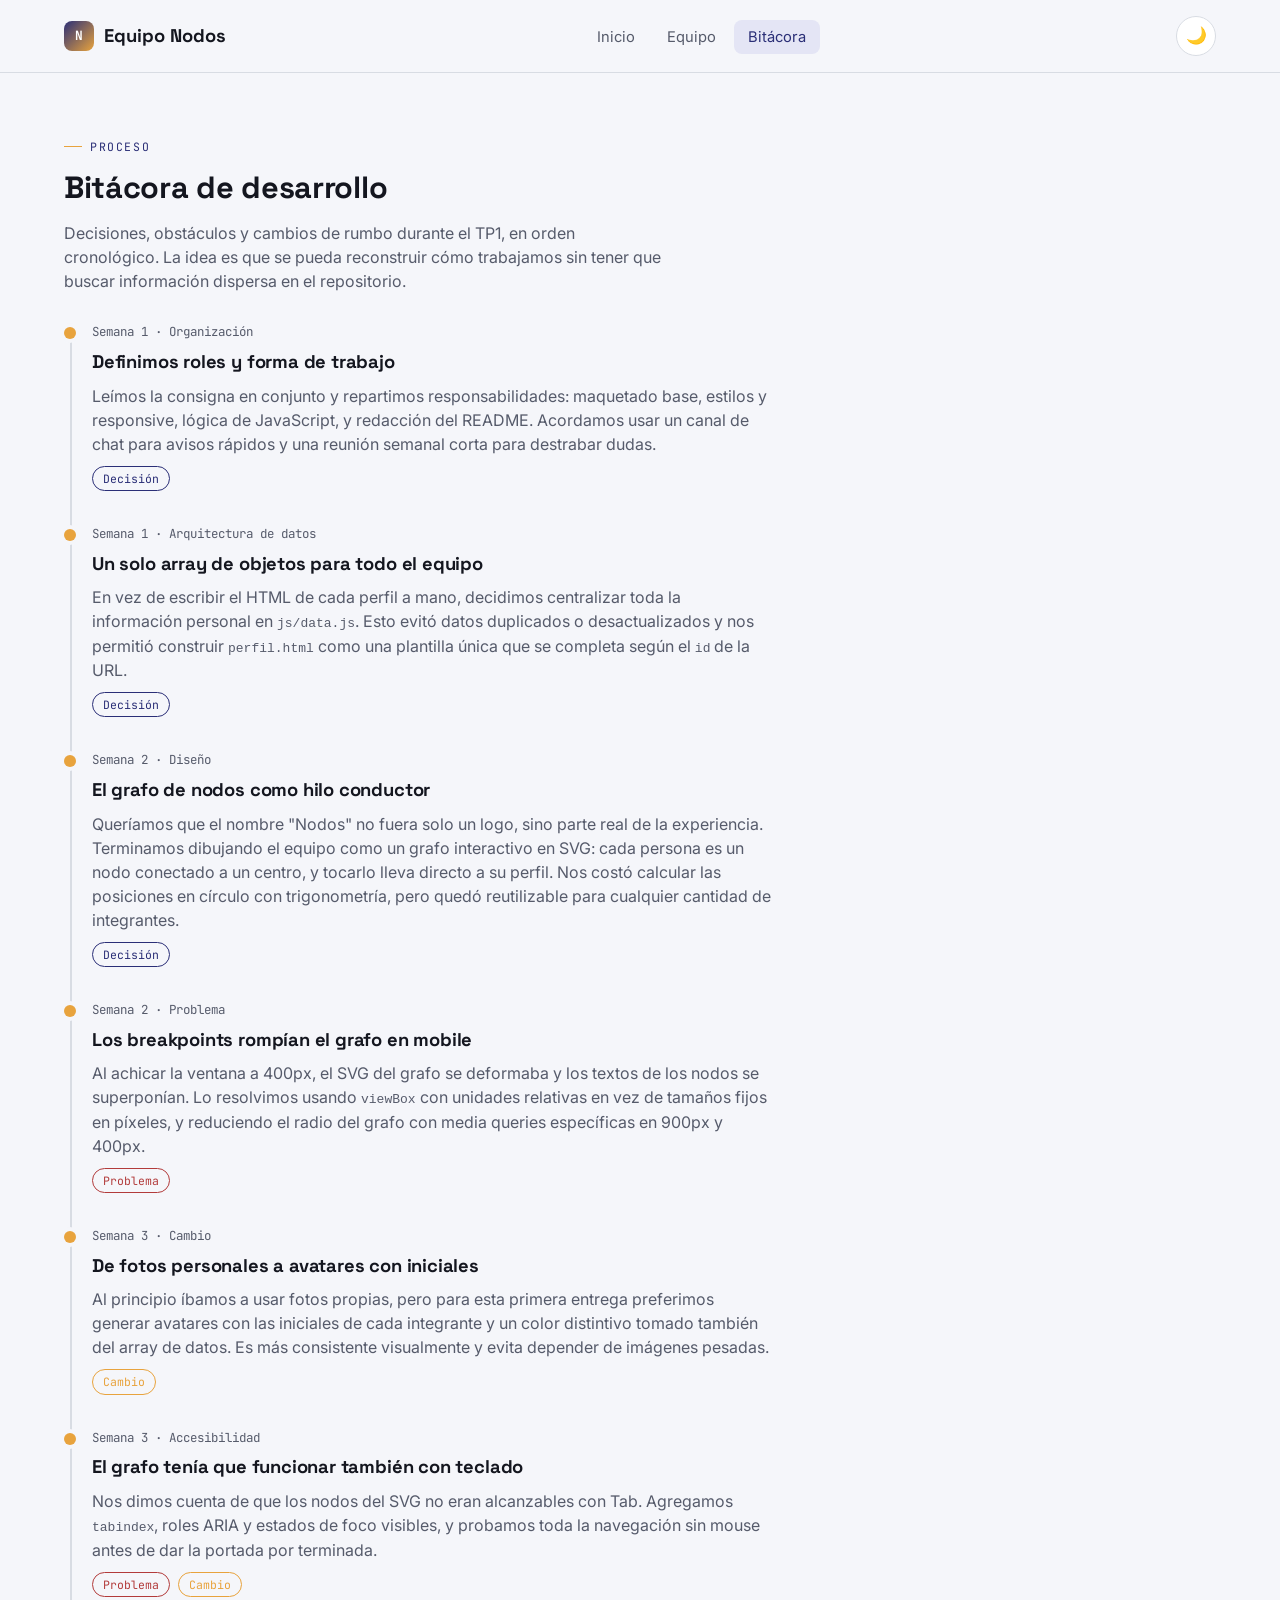
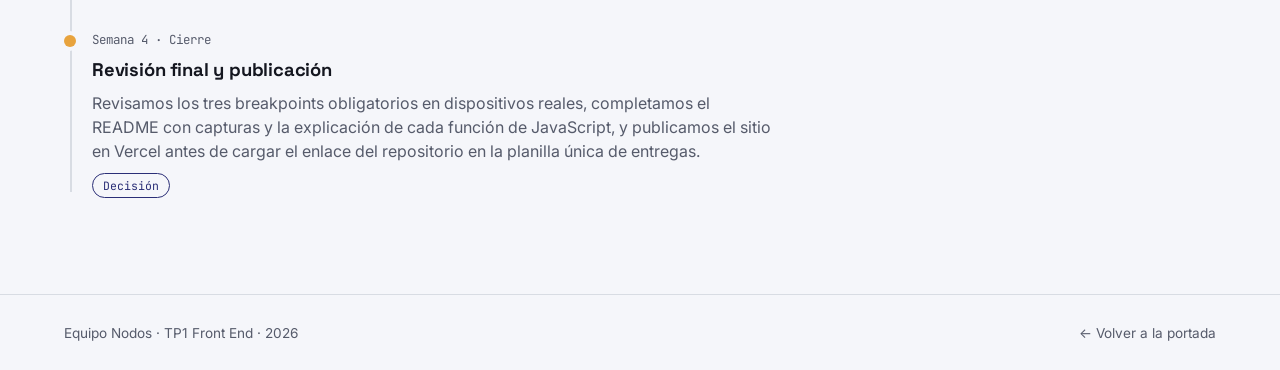
==== bitacora.html @ f0840cc7 "primer commit" ====
<!DOCTYPE html>
<html lang="es">
<head>
<meta charset="UTF-8" />
<meta name="viewport" content="width=device-width, initial-scale=1.0" />
<title>Bitácora — Equipo Nodos</title>
<link rel="preconnect" href="https://fonts.googleapis.com" />
<link rel="preconnect" href="https://fonts.gstatic.com" crossorigin />
<link href="https://fonts.googleapis.com/css2?family=Space+Grotesk:wght@500;700&family=Inter:wght@400;500;600&family=JetBrains+Mono:wght@400;700&display=swap" rel="stylesheet" />
<link rel="stylesheet" href="css/style.css" />
</head>
<body>

<header class="site-header">
  <nav class="nav">
    <a class="brand" href="index.html">
      <span class="brand-mark">N</span>
      <span class="brand-text">Equipo Nodos</span>
    </a>
    <ul class="nav-links" data-nav-links>
      <li><a href="index.html">Inicio</a></li>
      <li><a href="index.html#equipo">Equipo</a></li>
      <li><a href="bitacora.html" aria-current="page">Bitácora</a></li>
    </ul>
    <div class="nav-actions">
      <button class="theme-toggle" data-theme-toggle type="button" aria-label="Cambiar tema"></button>
      <button class="nav-toggle-mobile" data-nav-toggle type="button" aria-label="Abrir menú" aria-expanded="false">☰</button>
    </div>
  </nav>
</header>

<main>
  <section class="section">
    <div class="container">
      <div class="section-head">
        <span class="eyebrow">Proceso</span>
        <h2>Bitácora de desarrollo</h2>
        <p>Decisiones, obstáculos y cambios de rumbo durante el TP1, en orden cronológico. La idea es que se pueda reconstruir cómo trabajamos sin tener que buscar información dispersa en el repositorio.</p>
      </div>

      <ol class="timeline">
        <li class="timeline-entry">
          <div class="timeline-date">Semana 1 · Organización</div>
          <h3 class="timeline-title">Definimos roles y forma de trabajo</h3>
          <p class="timeline-body">
            Leímos la consigna en conjunto y repartimos responsabilidades: maquetado base,
            estilos y responsive, lógica de JavaScript, y redacción del README. Acordamos
            usar un canal de chat para avisos rápidos y una reunión semanal corta para
            destrabar dudas.
          </p>
          <div class="timeline-tags"><span class="timeline-tag decision">Decisión</span></div>
        </li>

        <li class="timeline-entry">
          <div class="timeline-date">Semana 1 · Arquitectura de datos</div>
          <h3 class="timeline-title">Un solo array de objetos para todo el equipo</h3>
          <p class="timeline-body">
            En vez de escribir el HTML de cada perfil a mano, decidimos centralizar toda la
            información personal en <code>js/data.js</code>. Esto evitó datos duplicados o
            desactualizados y nos permitió construir <code>perfil.html</code> como una
            plantilla única que se completa según el <code>id</code> de la URL.
          </p>
          <div class="timeline-tags"><span class="timeline-tag decision">Decisión</span></div>
        </li>

        <li class="timeline-entry">
          <div class="timeline-date">Semana 2 · Diseño</div>
          <h3 class="timeline-title">El grafo de nodos como hilo conductor</h3>
          <p class="timeline-body">
            Queríamos que el nombre "Nodos" no fuera solo un logo, sino parte real de la
            experiencia. Terminamos dibujando el equipo como un grafo interactivo en SVG:
            cada persona es un nodo conectado a un centro, y tocarlo lleva directo a su
            perfil. Nos costó calcular las posiciones en círculo con trigonometría, pero
            quedó reutilizable para cualquier cantidad de integrantes.
          </p>
          <div class="timeline-tags"><span class="timeline-tag decision">Decisión</span></div>
        </li>

        <li class="timeline-entry">
          <div class="timeline-date">Semana 2 · Problema</div>
          <h3 class="timeline-title">Los breakpoints rompían el grafo en mobile</h3>
          <p class="timeline-body">
            Al achicar la ventana a 400px, el SVG del grafo se deformaba y los textos de los
            nodos se superponían. Lo resolvimos usando <code>viewBox</code> con unidades
            relativas en vez de tamaños fijos en píxeles, y reduciendo el radio del grafo con
            media queries específicas en 900px y 400px.
          </p>
          <div class="timeline-tags"><span class="timeline-tag problema">Problema</span></div>
        </li>

        <li class="timeline-entry">
          <div class="timeline-date">Semana 3 · Cambio</div>
          <h3 class="timeline-title">De fotos personales a avatares con iniciales</h3>
          <p class="timeline-body">
            Al principio íbamos a usar fotos propias, pero para esta primera entrega
            preferimos generar avatares con las iniciales de cada integrante y un color
            distintivo tomado también del array de datos. Es más consistente visualmente y
            evita depender de imágenes pesadas.
          </p>
          <div class="timeline-tags"><span class="timeline-tag cambio">Cambio</span></div>
        </li>

        <li class="timeline-entry">
          <div class="timeline-date">Semana 3 · Accesibilidad</div>
          <h3 class="timeline-title">El grafo tenía que funcionar también con teclado</h3>
          <p class="timeline-body">
            Nos dimos cuenta de que los nodos del SVG no eran alcanzables con Tab. Agregamos
            <code>tabindex</code>, roles ARIA y estados de foco visibles, y probamos toda la
            navegación sin mouse antes de dar la portada por terminada.
          </p>
          <div class="timeline-tags"><span class="timeline-tag problema">Problema</span><span class="timeline-tag cambio">Cambio</span></div>
        </li>

        <li class="timeline-entry">
          <div class="timeline-date">Semana 4 · Cierre</div>
          <h3 class="timeline-title">Revisión final y publicación</h3>
          <p class="timeline-body">
            Revisamos los tres breakpoints obligatorios en dispositivos reales, completamos
            el README con capturas y la explicación de cada función de JavaScript, y
            publicamos el sitio en Vercel antes de cargar el enlace del repositorio en la
            planilla única de entregas.
          </p>
          <div class="timeline-tags"><span class="timeline-tag decision">Decisión</span></div>
        </li>
      </ol>
    </div>
  </section>
</main>

<footer class="site-footer">
  <div class="container" style="display:flex; justify-content:space-between; flex-wrap:wrap; gap:10px; width:100%;">
    <span>Equipo Nodos · TP1 Front End · 2026</span>
    <a href="index.html">← Volver a la portada</a>
  </div>
</footer>

<script src="js/data.js"></script>
<script src="js/main.js"></script>
</body>
</html>
---- css/style.css ----
/* =========================================================
   EQUIPO NODOS — style.css
   Sistema de diseño: tokens + tema claro/oscuro + layout + componentes
   Breakpoints obligatorios: 400px / 900px / 1200px
   ========================================================= */

/* ---------- 1. RESET BÁSICO ---------- */
*, *::before, *::after { box-sizing: border-box; }
html, body { margin: 0; padding: 0; }
ul, ol { list-style: none; margin: 0; padding: 0; }
a { color: inherit; text-decoration: none; }
img { max-width: 100%; display: block; }
button { font: inherit; cursor: pointer; }
button, input { border: none; background: none; color: inherit; }
h1, h2, h3, h4, p { margin: 0; }

/* ---------- 2. TOKENS (tema claro por defecto) ---------- */
:root {
  /* Paleta */
  --bg: #F5F6FA;
  --surface: #FFFFFF;
  --surface-alt: #ECEEF3;
  --border: #D8DCE3;
  --text: #14161F;
  --text-muted: #565B6B;
  --primary: #2B2F77;
  --primary-strong: #1C1F52;
  --primary-soft: #E4E5F5;
  --accent: #E8A33D;
  --accent-soft: #FBEBCF;
  --danger: #B23B3B;

  /* Tipografía */
  --font-display: "Space Grotesk", "Segoe UI", sans-serif;
  --font-body: "Inter", "Segoe UI", sans-serif;
  --font-mono: "JetBrains Mono", "Courier New", monospace;

  /* Layout */
  --radius-sm: 8px;
  --radius-md: 14px;
  --radius-lg: 24px;
  --shadow: 0 4px 18px rgba(20, 22, 31, 0.08);
  --shadow-strong: 0 12px 32px rgba(20, 22, 31, 0.14);
  --max-width: 1200px;
  --transition: 180ms ease;
}

[data-theme="dark"] {
  --bg: #0F1117;
  --surface: #171A23;
  --surface-alt: #1E212C;
  --border: #2B2F3B;
  --text: #E8E9EE;
  --text-muted: #9AA0B4;
  --primary: #8B90FF;
  --primary-strong: #ABB0FF;
  --primary-soft: #23264A;
  --accent: #F2B705;
  --accent-soft: #3A2E0C;
  --danger: #E17070;
  --shadow: 0 4px 20px rgba(0, 0, 0, 0.45);
  --shadow-strong: 0 16px 40px rgba(0, 0, 0, 0.55);
}

html { color-scheme: light; }
html[data-theme="dark"] { color-scheme: dark; }

body {
  background: var(--bg);
  color: var(--text);
  font-family: var(--font-body);
  line-height: 1.5;
  transition: background var(--transition), color var(--transition);
  -webkit-font-smoothing: antialiased;
}

/* Foco visible para accesibilidad de teclado */
a:focus-visible, button:focus-visible, input:focus-visible {
  outline: 2px solid var(--accent);
  outline-offset: 3px;
  border-radius: 4px;
}

@media (prefers-reduced-motion: reduce) {
  *, *::before, *::after { animation-duration: 0.001ms !important; transition-duration: 0.001ms !important; }
}

.container {
  max-width: var(--max-width);
  margin: 0 auto;
  padding: 0 24px;
}

.eyebrow {
  font-family: var(--font-mono);
  font-size: 0.72rem;
  letter-spacing: 0.14em;
  text-transform: uppercase;
  color: var(--primary);
  display: inline-flex;
  align-items: center;
  gap: 8px;
}
.eyebrow::before {
  content: "";
  width: 18px;
  height: 1px;
  background: var(--accent);
  display: inline-block;
}

h1, h2, h3 { font-family: var(--font-display); letter-spacing: -0.01em; }

/* ---------- 3. HEADER / NAV ---------- */
.site-header {
  position: sticky;
  top: 0;
  z-index: 50;
  background: color-mix(in srgb, var(--bg) 88%, transparent);
  backdrop-filter: blur(10px);
  border-bottom: 1px solid var(--border);
}
.nav {
  display: flex;
  align-items: center;
  justify-content: space-between;
  gap: 16px;
  padding: 16px 24px;
  max-width: var(--max-width);
  margin: 0 auto;
}
.brand {
  display: flex;
  align-items: center;
  gap: 10px;
  font-family: var(--font-display);
  font-weight: 700;
  font-size: 1.15rem;
}
.brand-mark {
  width: 30px;
  height: 30px;
  border-radius: 8px;
  background: linear-gradient(135deg, var(--primary), var(--accent));
  display: grid;
  place-items: center;
  color: #fff;
  font-family: var(--font-mono);
  font-size: 0.8rem;
}
.nav-links {
  display: flex;
  align-items: center;
  gap: 4px;
}
.nav-links a {
  padding: 8px 14px;
  border-radius: var(--radius-sm);
  font-size: 0.92rem;
  color: var(--text-muted);
  transition: background var(--transition), color var(--transition);
}
.nav-links a:hover,
.nav-links a[aria-current="page"] {
  background: var(--primary-soft);
  color: var(--primary);
}
.nav-actions { display: flex; align-items: center; gap: 10px; }

.theme-toggle {
  width: 40px;
  height: 40px;
  border-radius: 50%;
  border: 1px solid var(--border);
  background: var(--surface);
  display: grid;
  place-items: center;
  font-size: 1.05rem;
  transition: transform var(--transition), background var(--transition);
}
.theme-toggle:hover { transform: rotate(18deg); }

.nav-toggle-mobile {
  display: none;
  width: 40px; height: 40px;
  border: 1px solid var(--border);
  border-radius: var(--radius-sm);
  background: var(--surface);
  font-size: 1.2rem;
}

/* ---------- 4. HERO / PORTADA ---------- */
.hero {
  padding: 64px 0 40px;
}
.hero-grid {
  display: grid;
  grid-template-columns: 1.05fr 0.95fr;
  gap: 48px;
  align-items: center;
}
.hero-title {
  font-size: clamp(2.1rem, 3.6vw, 3.4rem);
  line-height: 1.05;
  margin: 14px 0 18px;
}
.hero-title .accent-word { color: var(--primary); }
.hero-lede {
  color: var(--text-muted);
  font-size: 1.05rem;
  max-width: 46ch;
  margin-bottom: 26px;
}
.hero-actions { display: flex; gap: 12px; flex-wrap: wrap; }

.btn {
  display: inline-flex;
  align-items: center;
  gap: 8px;
  padding: 12px 20px;
  border-radius: 999px;
  font-weight: 600;
  font-size: 0.92rem;
  transition: transform var(--transition), box-shadow var(--transition), background var(--transition);
}
.btn-primary {
  background: var(--primary);
  color: #fff;
  box-shadow: var(--shadow);
}
.btn-primary:hover { transform: translateY(-2px); box-shadow: var(--shadow-strong); }
.btn-ghost {
  background: transparent;
  border: 1px solid var(--border);
  color: var(--text);
}
.btn-ghost:hover { background: var(--surface-alt); }

/* --- Grafo de nodos (elemento firma) --- */
.graph-wrap {
  position: relative;
  aspect-ratio: 1 / 1;
  max-width: 460px;
  margin: 0 auto;
}
#node-graph { width: 100%; height: 100%; overflow: visible; }
.node-link {
  stroke: var(--border);
  stroke-width: 1.4;
  transition: stroke var(--transition), stroke-width var(--transition);
}
.node-link.is-active { stroke: var(--accent); stroke-width: 2.4; }
.node-hub circle { fill: var(--primary); }
.node-hub text { fill: #fff; }
.node-dot {
  cursor: pointer;
}
.node-dot circle.node-bg {
  fill: var(--surface);
  stroke: var(--border);
  stroke-width: 1.6;
  transition: stroke var(--transition), r var(--transition), filter var(--transition);
}
.node-dot text {
  font-family: var(--font-mono);
  font-size: 11px;
  font-weight: 700;
  fill: var(--text);
  text-anchor: middle;
  dominant-baseline: central;
  pointer-events: none;
}
.node-dot:hover circle.node-bg,
.node-dot:focus circle.node-bg,
.node-dot.is-active circle.node-bg {
  stroke: var(--accent);
  filter: drop-shadow(0 0 8px color-mix(in srgb, var(--accent) 55%, transparent));
}
.node-dot:focus { outline: none; }

.graph-tooltip {
  position: absolute;
  pointer-events: none;
  background: var(--surface);
  border: 1px solid var(--border);
  box-shadow: var(--shadow);
  border-radius: var(--radius-sm);
  padding: 8px 12px;
  font-size: 0.82rem;
  white-space: nowrap;
  opacity: 0;
  transform: translate(-50%, -8px);
  transition: opacity var(--transition);
  z-index: 10;
}
.graph-tooltip.is-visible { opacity: 1; }
.graph-tooltip strong { display: block; font-family: var(--font-display); }
.graph-tooltip span { color: var(--text-muted); font-size: 0.76rem; }
.graph-hint {
  text-align: center;
  font-size: 0.78rem;
  color: var(--text-muted);
  margin-top: 10px;
  font-family: var(--font-mono);
}

/* ---------- 5. SECCIONES GENERALES ---------- */
.section { padding: 56px 0; }
.section-head { margin-bottom: 30px; max-width: 60ch; }
.section-head h2 { font-size: clamp(1.5rem, 2.4vw, 2.1rem); margin-top: 10px; }
.section-head p { color: var(--text-muted); margin-top: 10px; }

/* ---------- 6. GRID DE TARJETAS DE EQUIPO ---------- */
.team-grid {
  display: grid;
  grid-template-columns: repeat(3, 1fr);
  gap: 20px;
}
.team-card {
  background: var(--surface);
  border: 1px solid var(--border);
  border-radius: var(--radius-md);
  padding: 22px;
  display: flex;
  flex-direction: column;
  gap: 14px;
  transition: transform var(--transition), box-shadow var(--transition), border-color var(--transition);
}
.team-card:hover {
  transform: translateY(-4px);
  box-shadow: var(--shadow-strong);
  border-color: var(--primary);
}
.avatar {
  width: 56px;
  height: 56px;
  border-radius: 50%;
  display: grid;
  place-items: center;
  color: #fff;
  font-family: var(--font-display);
  font-weight: 700;
  font-size: 1.05rem;
  flex-shrink: 0;
}
.team-card-top { display: flex; align-items: center; gap: 14px; }
.team-card-name { font-family: var(--font-display); font-weight: 700; font-size: 1.05rem; }
.team-card-role { color: var(--text-muted); font-size: 0.85rem; }
.team-card-meta { font-size: 0.82rem; color: var(--text-muted); font-family: var(--font-mono); }
.team-card-link {
  margin-top: auto;
  font-size: 0.86rem;
  font-weight: 600;
  color: var(--primary);
  display: inline-flex;
  align-items: center;
  gap: 6px;
}
.team-card-link::after { content: "→"; transition: transform var(--transition); }
.team-card:hover .team-card-link::after { transform: translateX(4px); }

/* ---------- 7. PÁGINA DE PERFIL ---------- */
.profile-hero {
  display: grid;
  grid-template-columns: auto 1fr;
  gap: 28px;
  align-items: center;
  padding: 40px 0;
  border-bottom: 1px solid var(--border);
}
.avatar-lg {
  width: 108px;
  height: 108px;
  border-radius: 28px;
  display: grid;
  place-items: center;
  color: #fff;
  font-family: var(--font-display);
  font-size: 2rem;
  font-weight: 700;
}
.profile-name { font-size: clamp(1.7rem, 3vw, 2.4rem); }
.profile-role { color: var(--primary); font-weight: 600; margin-top: 4px; }
.profile-meta {
  display: flex; gap: 16px; flex-wrap: wrap;
  margin-top: 12px; font-size: 0.9rem; color: var(--text-muted); font-family: var(--font-mono);
}
.profile-bio { margin-top: 14px; color: var(--text-muted); max-width: 60ch; }
.back-link {
  display: inline-flex; align-items: center; gap: 6px;
  font-size: 0.86rem; color: var(--text-muted); margin-bottom: 18px;
}
.back-link:hover { color: var(--primary); }

.profile-grid {
  display: grid;
  grid-template-columns: 1.1fr 0.9fr;
  gap: 28px;
  padding: 40px 0;
}
.card {
  background: var(--surface);
  border: 1px solid var(--border);
  border-radius: var(--radius-md);
  padding: 24px;
}
.card h3 {
  font-size: 1.05rem;
  margin-bottom: 18px;
  display: flex; align-items: center; gap: 8px;
}

.skill-row { margin-bottom: 14px; }
.skill-row:last-child { margin-bottom: 0; }
.skill-label {
  display: flex; justify-content: space-between;
  font-size: 0.86rem; margin-bottom: 6px; font-family: var(--font-mono);
}
.skill-track {
  height: 8px; background: var(--surface-alt); border-radius: 999px; overflow: hidden;
}
.skill-fill {
  height: 100%; border-radius: 999px; width: 0%;
  background: linear-gradient(90deg, var(--primary), var(--accent));
  transition: width 900ms cubic-bezier(.2,.8,.2,1);
}

.tag-list { display: flex; flex-wrap: wrap; gap: 8px; margin-bottom: 20px; }
.tag-list:last-child { margin-bottom: 0; }
.tag {
  font-size: 0.82rem;
  padding: 6px 12px;
  border-radius: 999px;
  background: var(--surface-alt);
  border: 1px solid var(--border);
}
.fav-subtitle {
  font-size: 0.76rem; text-transform: uppercase; letter-spacing: 0.08em;
  color: var(--text-muted); margin: 16px 0 8px; font-family: var(--font-mono);
}
.fav-subtitle:first-child { margin-top: 0; }

.factcard {
  background: var(--primary-soft);
  border-radius: var(--radius-md);
  padding: 22px;
  margin-top: 20px;
}
.factcard p { min-height: 3.2em; }
.factcard button { margin-top: 12px; }

/* ---------- 8. BITÁCORA ---------- */
.timeline { position: relative; padding-left: 28px; }
.timeline::before {
  content: "";
  position: absolute; left: 6px; top: 6px; bottom: 6px; width: 2px;
  background: var(--border);
}
.timeline-entry { position: relative; padding-bottom: 34px; }
.timeline-entry:last-child { padding-bottom: 0; }
.timeline-entry::before {
  content: "";
  position: absolute; left: -28px; top: 4px;
  width: 12px; height: 12px; border-radius: 50%;
  background: var(--accent);
  box-shadow: 0 0 0 4px var(--bg);
}
.timeline-date {
  font-family: var(--font-mono); font-size: 0.78rem; color: var(--text-muted);
}
.timeline-title { font-family: var(--font-display); font-size: 1.15rem; margin: 6px 0 8px; }
.timeline-body { color: var(--text-muted); max-width: 68ch; }
.timeline-tags { display: flex; gap: 8px; margin-top: 10px; flex-wrap: wrap; }
.timeline-tag {
  font-size: 0.72rem; font-family: var(--font-mono); padding: 3px 10px;
  border-radius: 999px; border: 1px solid var(--border);
}
.timeline-tag.decision { color: var(--primary); border-color: var(--primary); }
.timeline-tag.problema { color: var(--danger); border-color: var(--danger); }
.timeline-tag.cambio { color: var(--accent); border-color: var(--accent); }

/* ---------- 9. FOOTER ---------- */
.site-footer {
  border-top: 1px solid var(--border);
  padding: 28px 0;
  margin-top: 40px;
  font-size: 0.85rem;
  color: var(--text-muted);
  display: flex; justify-content: space-between; flex-wrap: wrap; gap: 10px;
}

/* =========================================================
   BREAKPOINTS OBLIGATORIOS: 1200px / 900px / 400px
   ========================================================= */

/* --- ≤ 1200px: layout de escritorio ajustado / notebooks --- */
@media (max-width: 1200px) {
  .container { padding: 0 20px; }
  .team-grid { grid-template-columns: repeat(2, 1fr); }
  .hero-grid { gap: 32px; }
}

/* --- ≤ 900px: tablet — apilar columnas principales --- */
@media (max-width: 900px) {
  .nav-links { display: none; }
  .nav-links.is-open {
    display: flex;
    position: absolute;
    top: 100%; left: 0; right: 0;
    flex-direction: column;
    background: var(--surface);
    border-bottom: 1px solid var(--border);
    padding: 10px 20px 16px;
    gap: 2px;
  }
  .nav-toggle-mobile { display: grid; place-items: center; }

  .hero-grid { grid-template-columns: 1fr; }
  .graph-wrap { max-width: 340px; }

  .profile-hero { grid-template-columns: 1fr; text-align: center; }
  .profile-meta { justify-content: center; }
  .profile-grid { grid-template-columns: 1fr; }
  .avatar-lg { margin: 0 auto; }

  .site-footer { flex-direction: column; text-align: center; }
}

/* --- ≤ 400px: teléfonos chicos --- */
@media (max-width: 400px) {
  .container { padding: 0 14px; }
  .nav { padding: 12px 14px; }
  .brand span.brand-text { display: none; }
  .hero { padding: 36px 0 24px; }
  .hero-actions { flex-direction: column; align-items: stretch; }
  .hero-actions .btn { justify-content: center; }
  .team-grid { grid-template-columns: 1fr; }
  .team-card-top { flex-wrap: wrap; }
  .profile-meta { flex-direction: column; gap: 6px; align-items: center; }
  .card { padding: 18px; }
  .graph-wrap { max-width: 260px; }
}
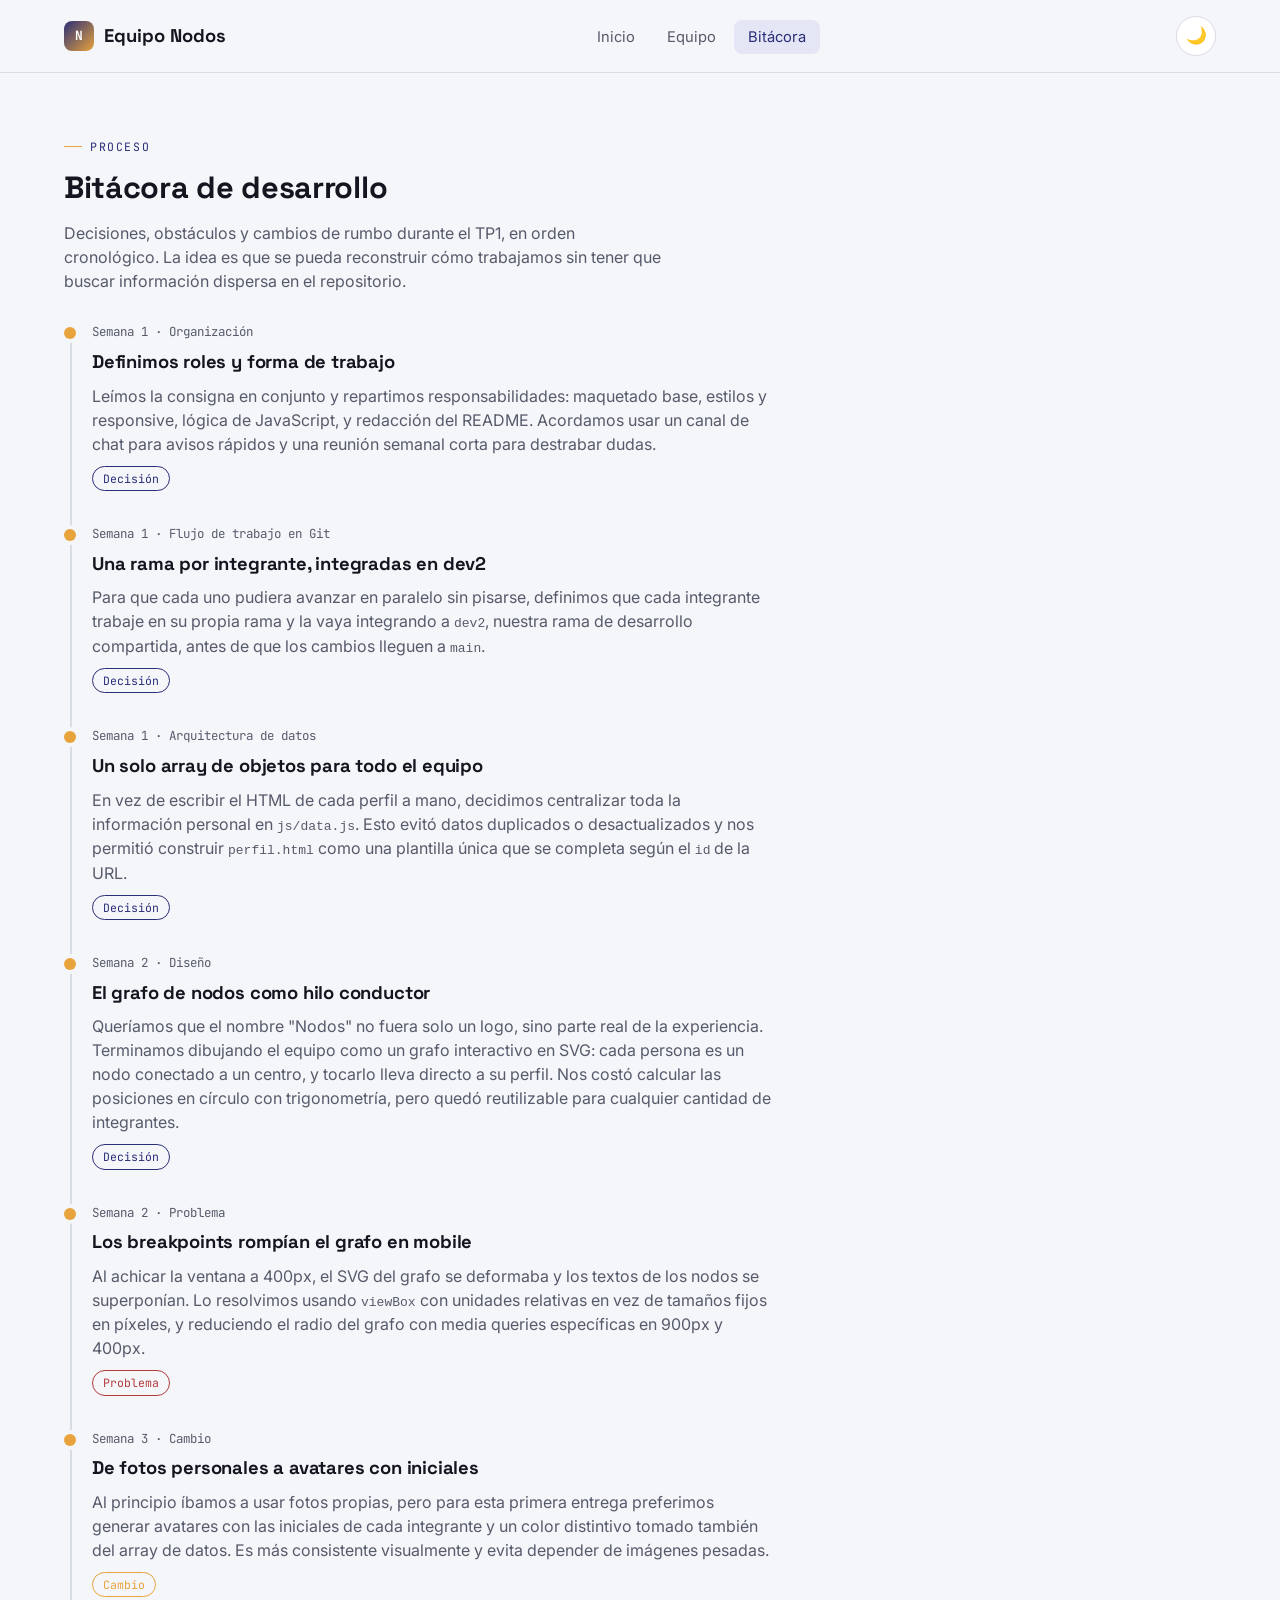
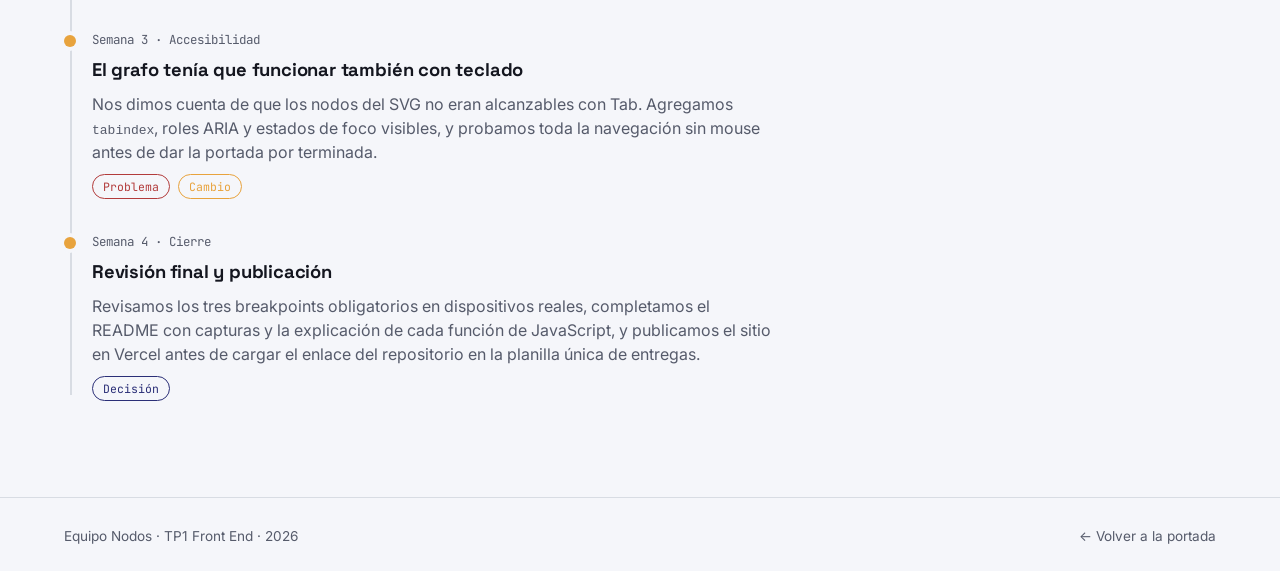
==== commit cac74f84: "docs: completar README, bitacora, capturas y perfil de Analia" ====
--- a/bitacora.html
+++ b/bitacora.html
@@ -47,6 +47,18 @@
             estilos y responsive, lógica de JavaScript, y redacción del README. Acordamos
             usar un canal de chat para avisos rápidos y una reunión semanal corta para
             destrabar dudas.
+          </p>
+          <div class="timeline-tags"><span class="timeline-tag decision">Decisión</span></div>
+        </li>
+        
+        <li class="timeline-entry">
+          <div class="timeline-date">Semana 1 · Flujo de trabajo en Git</div>
+          <h3 class="timeline-title">Una rama por integrante, integradas en dev2</h3>
+          <p class="timeline-body">
+            Para que cada uno pudiera avanzar en paralelo sin pisarse, definimos que cada
+            integrante trabaje en su propia rama y la vaya integrando a <code>dev2</code>,
+            nuestra rama de desarrollo compartida, antes de que los cambios lleguen a
+            <code>main</code>.
           </p>
           <div class="timeline-tags"><span class="timeline-tag decision">Decisión</span></div>
         </li>
